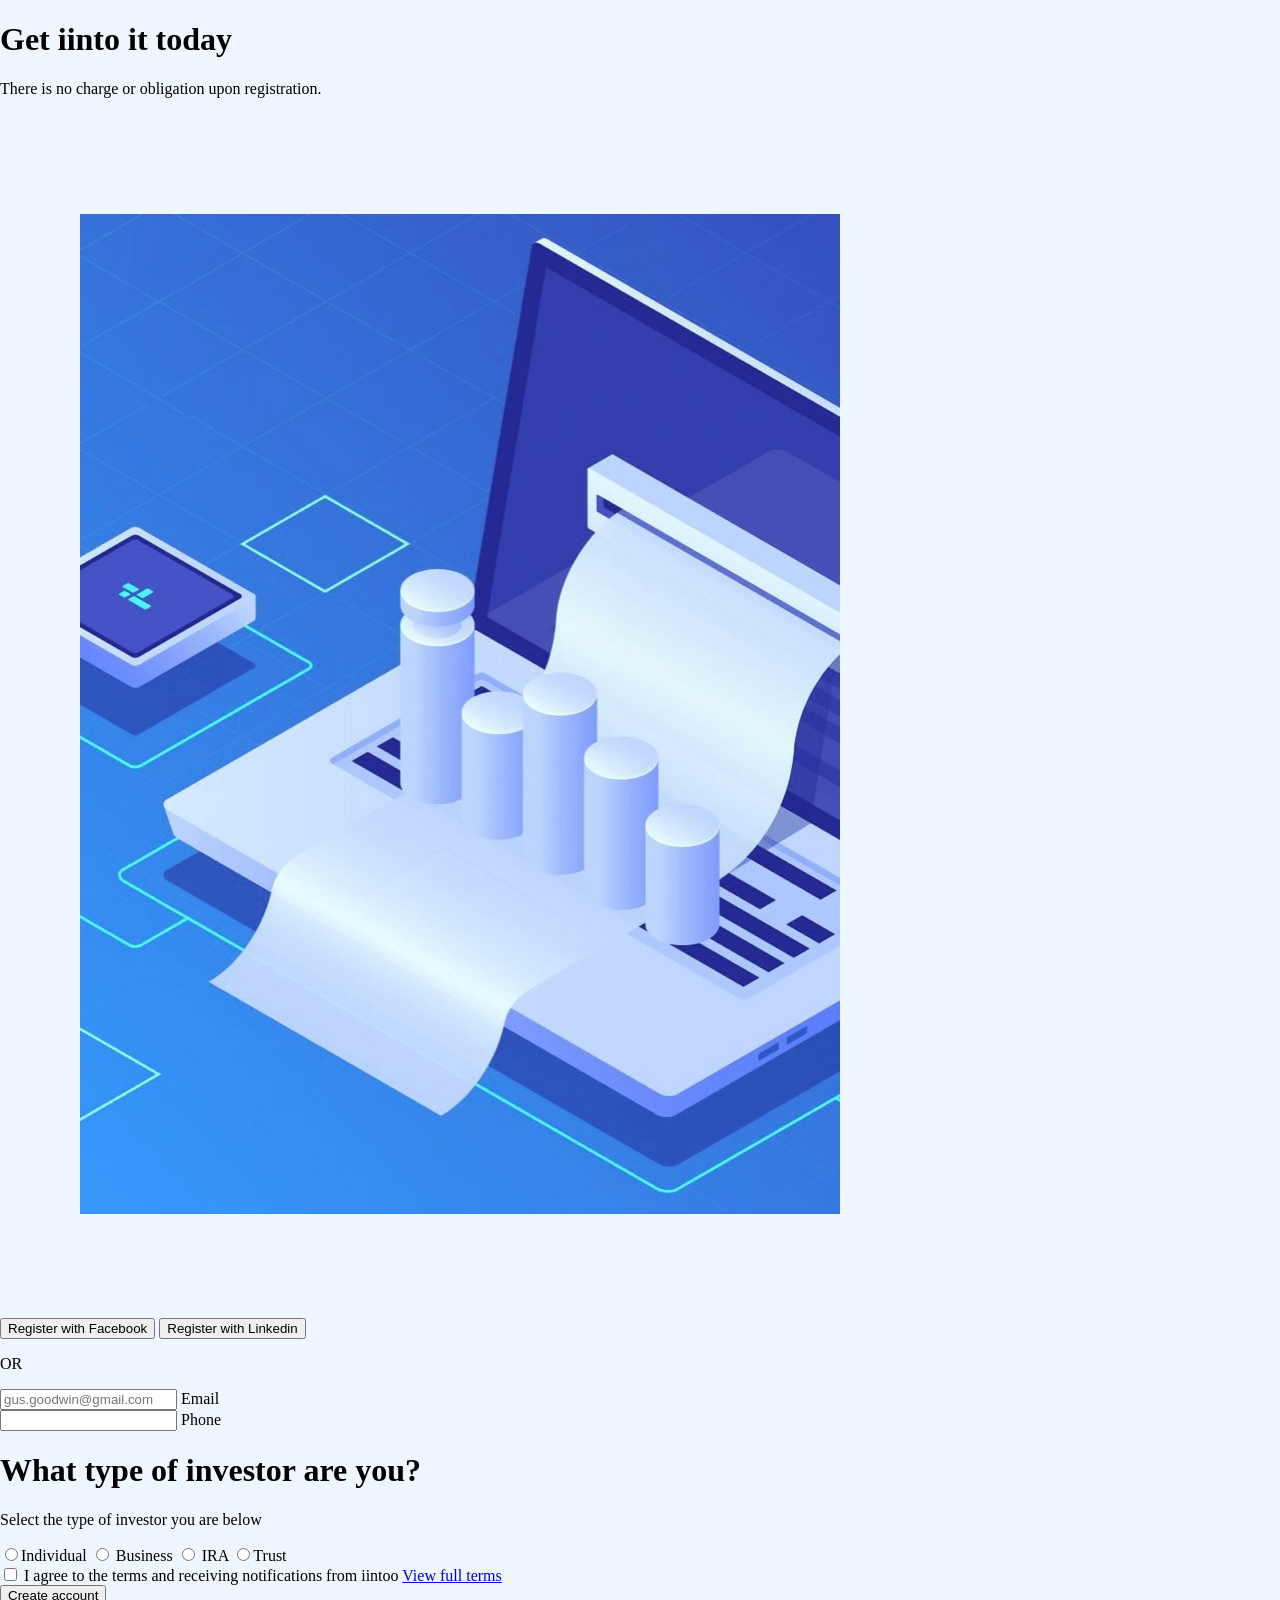
==== web-core-4.7/index.html @ 67cd8fc8 "New one" ====
<!DOCTYPE html>
<html lang="en">
<head>
    <meta charset="UTF-8">
    <meta name="viewport" content="width=device-width, initial-scale=1.0">
    <link rel="stylesheet" href="/web-core-4.7/style.css">
    <title>Homework Landing Page</title>
</head>
<body>
    <main>
        <div class="container">
            <h1>Get iinto it today</h1>
            <p>There is no charge or obligation upon registration.</p>
            <img src="/web-core-4.7/image/bg.jpg" alt="pc graphics, graphics, notebook"
        </div>

        <div>
            <a href="https://www.facebook.com/" class="Facebook">
                <button>Register with Facebook</button></a>
            <a href="https://www.linkedin.com/" class="Linkedin">
                <button>Register with Linkedin</button></a>
            <p>OR</p>
        </div>

    <form action="https://chat.deepseek.com/" method="get" class="form-button">
        <div class="Email">
            <label>
                <input type="email" id="email" name="email" placeholder="gus.goodwin@gmail.com" required> Email
            </label>
        </div> 

        <div class="Phone">
            <label>
                <input type="tel" name="Phone" id="tel" required> Phone
            </label>
        </div>   
        <div class="Main-text">
            <h1>What type of investor are you?</h1>
            <p>Select the type of investor you are below</p>
        </div>

        <div class="radio-button">
            <label>
                <input type="radio" id="Individual" name="options"
                value="Individual" required>Individual
            </label>
            <label>
                <input type="radio" id="Business" name="options"
                value="Business" required> Business
            </label>
            <label>
                <input type="radio" id="IRA" name="options"
                value="IRA" required> IRA
            </label>
            <label>
                <input type="radio" id="Trust" name="options"
                value="Trust" required>Trust
            </label>
        </div>

            <label class="checkbox">
                <input type="checkbox" id="checkbox" name="terms-agreed"
                value="trust" required> I agree to the terms and receiving notifications from iintoo 
                <a href="https://medium.com/@TermsFeed/12-ways-to-show-your-terms-to-users-156ad6c8416e">View full terms</a>
            </label>
            
        <div class="form button">
            <button type="submit" value="Create Account">Create account</button>
        </div>
    </form>

    </main>
</body>
</html>
---- web-core-4.7/style.css ----
body {
  max-width: 1600px;
  max-height: 1200px;
  margin: 0 auto;
  background-color: #EFF6FF;
}

main{
  width: 1440px;
  height: 1000px;
  margin-left: px;
}

img {
    width: 760px;
    height: 1000px;
    margin-top: 100px;
    margin-left: 80px;
    margin-bottom: 100px;
}
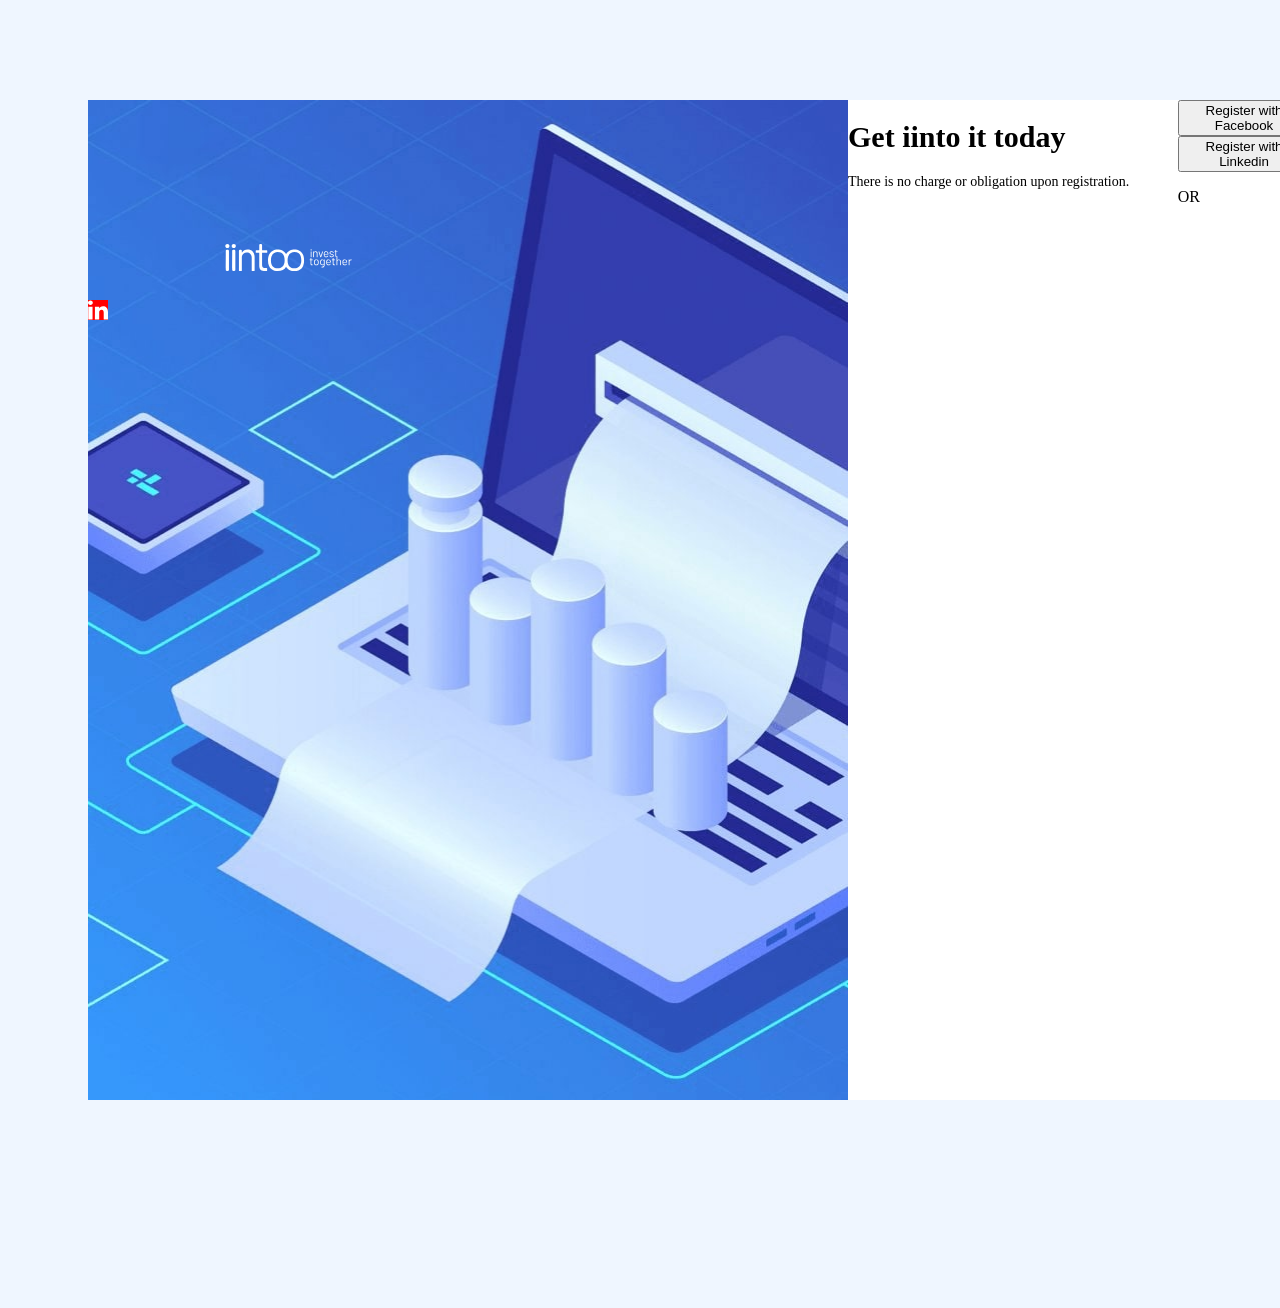
==== commit b4d42d14: "try to CSS" ====
--- a/web-core-4.7/index.html
+++ b/web-core-4.7/index.html
@@ -5,16 +5,23 @@
     <meta name="viewport" content="width=device-width, initial-scale=1.0">
     <link rel="stylesheet" href="/web-core-4.7/style.css">
     <title>Homework Landing Page</title>
+    
 </head>
 <body>
     <main>
+        <div class="image">
+            <img class="main-pic" src="/web-core-4.7/image/bg.jpg" alt="pc graphics, graphics, notebook">
+            <img class="facebook" src="/web-core-4.7/image/facebook (1).svg" alt="facebook, social media">
+            <img class="linkedin" src="/web-core-4.7/image/linkedin (1).svg" alt="linkedin">
+            <img class="logo" src="/web-core-4.7/image/logo (2).svg" alt="logo">
+        </div>
+
         <div class="container">
             <h1>Get iinto it today</h1>
             <p>There is no charge or obligation upon registration.</p>
-            <img src="/web-core-4.7/image/bg.jpg" alt="pc graphics, graphics, notebook"
         </div>
 
-        <div>
+        <div class="registration">
             <a href="https://www.facebook.com/" class="Facebook">
                 <button>Register with Facebook</button></a>
             <a href="https://www.linkedin.com/" class="Linkedin">
--- a/web-core-4.7/style.css
+++ b/web-core-4.7/style.css
@@ -1,20 +1,63 @@
-body {
-  max-width: 1600px;
-  max-height: 1200px;
-  margin: 0 auto;
+body{
+  width: 1600px;
+  height: 1200px;
   background-color: #EFF6FF;
 }
 
 main{
+  display: flex;
+  background-color: white;
   width: 1440px;
   height: 1000px;
-  margin-left: px;
+  margin-top: 100px;
+  margin-bottom: 100px;
+  margin-left: 80px;
+  margin-right: 80px;
 }
 
-img {
-    width: 760px;
-    height: 1000px;
-    margin-top: 100px;
-    margin-left: 80px;
-    margin-bottom: 100px;
+.image{
+position: relative;
+display: inline-block;
+}
+
+.main-pic{
+  width: 760px;
+  height: 1000px;
+  display: block;
+}
+.facebook{
+  position: absolute;
+  width: 20px;
+  top: 200px;
+  color: red;
+  background-color: red;
+}
+.linkedin{
+  position: absolute;
+  width: 20px;
+  top: 200px;
+  color: red;
+  background-color: red;
+}
+.logo{
+  position: absolute;
+  width: 139px;
+  height: 27px;
+  top: 144px;
+  left: 131px;
+}
+
+.container{
+  position: relative;
+  display: inline-block;
+  width: 760px;
+  height: 1000px;
+}
+.container h1{
+  position: relative;
+  font-size: 30px;
+}
+.container p{
+position: relative;
+font-size: 14px;
 }
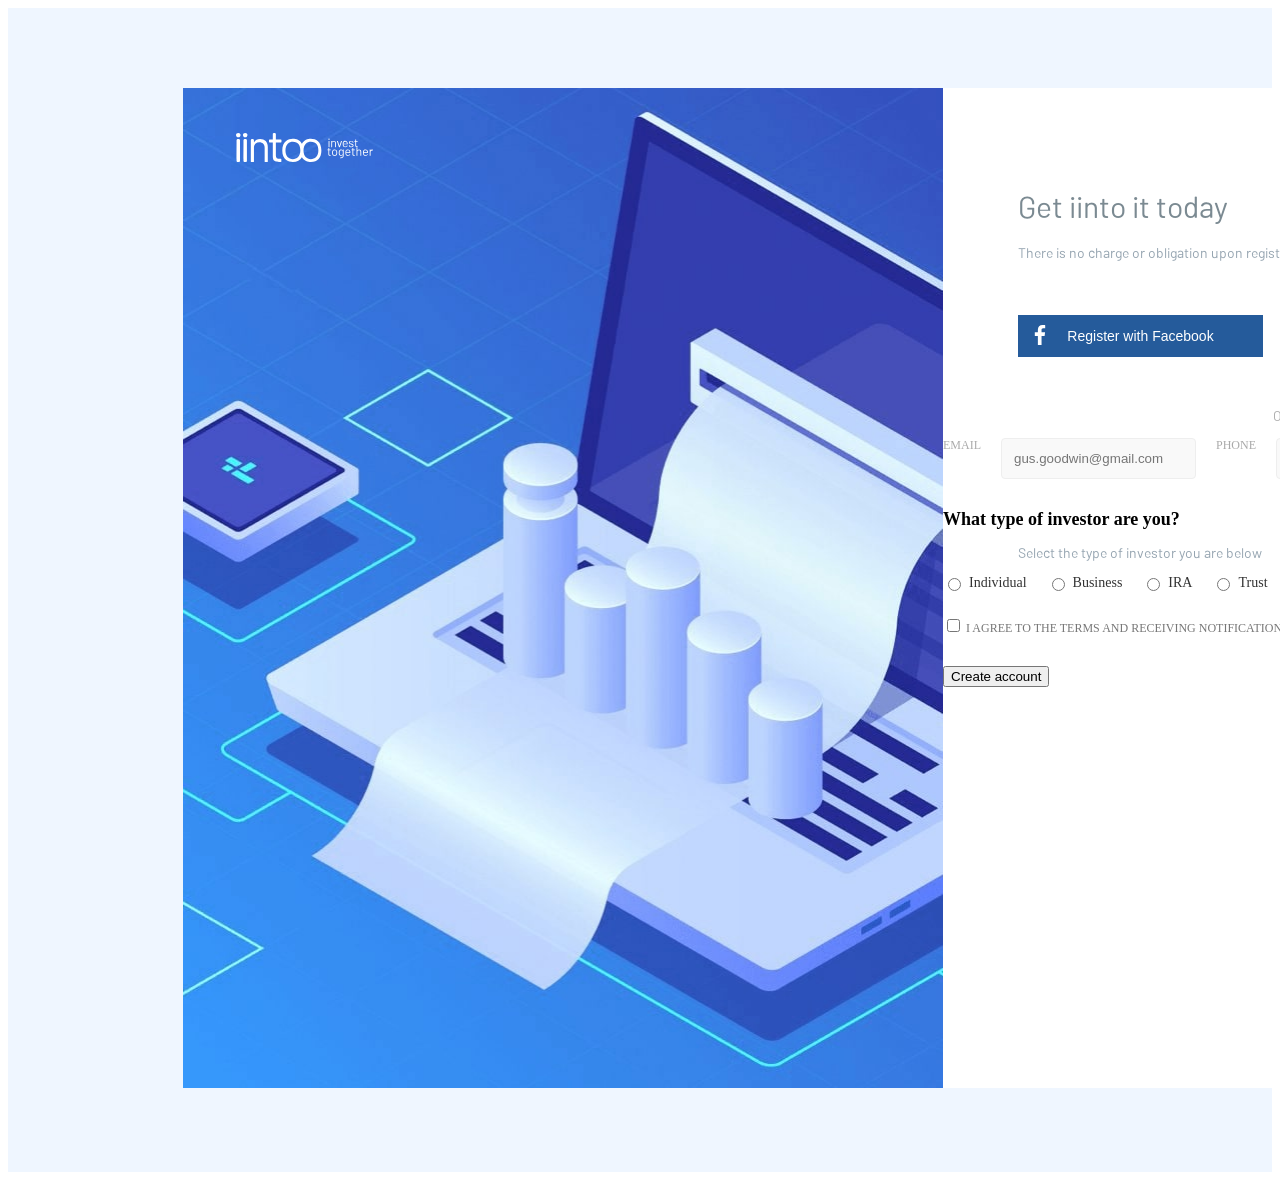
==== commit 92058fe8: "CSS buttons" ====
--- a/web-core-4.7/index.html
+++ b/web-core-4.7/index.html
@@ -5,75 +5,75 @@
     <meta name="viewport" content="width=device-width, initial-scale=1.0">
     <link rel="stylesheet" href="/web-core-4.7/style.css">
     <title>Homework Landing Page</title>
-    
 </head>
 <body>
     <main>
-        <div class="image">
+    <div class="two-columns"> 
+        <div class="left-column">
             <img class="main-pic" src="/web-core-4.7/image/bg.jpg" alt="pc graphics, graphics, notebook">
-            <img class="facebook" src="/web-core-4.7/image/facebook (1).svg" alt="facebook, social media">
-            <img class="linkedin" src="/web-core-4.7/image/linkedin (1).svg" alt="linkedin">
             <img class="logo" src="/web-core-4.7/image/logo (2).svg" alt="logo">
         </div>
 
-        <div class="container">
+
+        <div class="right-column">
             <h1>Get iinto it today</h1>
             <p>There is no charge or obligation upon registration.</p>
+    
+
+            <div class="registration">
+                <button class="facebook-button">Register with Facebook</button>
+                <button class="linkedin-button">Register with Linkedin</button>
+                <p class="OR">OR</p>
+            </div>
+
+            <div class="input-pic">
+                <img class="facebook-img" src="/web-core-4.7/image/facebook (1).svg" alt="facebook">
+                <img class="linkedin-img" src="/web-core-4.7/image/linkedin (1).svg" alt="linkedin">
+            </div>
+
+        <form action="https://chat.deepseek.com/" method="get">
+            <div class="enter-form">
+                <label for="email">Email</label>
+                    <input type="email" id="email" name="email" placeholder="gus.goodwin@gmail.com" required>
+                <label for="phone">Phone</label>
+                    <input type="tel" name="phone" id="tel" required>
+            </div>   
+
+            <div class="Main-text">
+                <h2>What type of investor are you?</h2>
+                <p>Select the type of investor you are below</p>
+            </div>
+
+            <div class="radio-button">
+                <label>
+                    <input type="radio" id="Individual" name="options"
+                    value="Individual" required>Individual
+                </label>
+                <label>
+                    <input type="radio" id="Business" name="options"
+                    value="Business" required> Business
+                </label>
+                <label>
+                    <input type="radio" id="IRA" name="options"
+                    value="IRA" required> IRA
+                </label>
+                <label>
+                    <input type="radio" id="Trust" name="options"
+                    value="Trust" required>Trust
+                </label>
+            </div>
+
+                <label class="checkbox">
+                    <input type="checkbox" id="checkbox" name="terms-agreed"
+                    value="trust" required> I agree to the terms and receiving notifications from iintoo 
+                    <a href="https://medium.com/@TermsFeed/12-ways-to-show-your-terms-to-users-156ad6c8416e">View full terms</a>
+                </label>
+            
+            <div class="form">
+                <button type="submit">Create account</button>
+            </div>
         </div>
-
-        <div class="registration">
-            <a href="https://www.facebook.com/" class="Facebook">
-                <button>Register with Facebook</button></a>
-            <a href="https://www.linkedin.com/" class="Linkedin">
-                <button>Register with Linkedin</button></a>
-            <p>OR</p>
-        </div>
-
-    <form action="https://chat.deepseek.com/" method="get" class="form-button">
-        <div class="Email">
-            <label>
-                <input type="email" id="email" name="email" placeholder="gus.goodwin@gmail.com" required> Email
-            </label>
-        </div> 
-
-        <div class="Phone">
-            <label>
-                <input type="tel" name="Phone" id="tel" required> Phone
-            </label>
-        </div>   
-        <div class="Main-text">
-            <h1>What type of investor are you?</h1>
-            <p>Select the type of investor you are below</p>
-        </div>
-
-        <div class="radio-button">
-            <label>
-                <input type="radio" id="Individual" name="options"
-                value="Individual" required>Individual
-            </label>
-            <label>
-                <input type="radio" id="Business" name="options"
-                value="Business" required> Business
-            </label>
-            <label>
-                <input type="radio" id="IRA" name="options"
-                value="IRA" required> IRA
-            </label>
-            <label>
-                <input type="radio" id="Trust" name="options"
-                value="Trust" required>Trust
-            </label>
-        </div>
-
-            <label class="checkbox">
-                <input type="checkbox" id="checkbox" name="terms-agreed"
-                value="trust" required> I agree to the terms and receiving notifications from iintoo 
-                <a href="https://medium.com/@TermsFeed/12-ways-to-show-your-terms-to-users-156ad6c8416e">View full terms</a>
-            </label>
-            
-        <div class="form button">
-            <button type="submit" value="Create Account">Create account</button>
-        </div>
+    </div>   
     </form>
 
     </main>
--- a/web-core-4.7/style.css
+++ b/web-core-4.7/style.css
@@ -1,63 +1,200 @@
-body{
-  width: 1600px;
-  height: 1200px;
-  background-color: #EFF6FF;
-}
-
-main{
-  display: flex;
-  background-color: white;
-  width: 1440px;
-  height: 1000px;
-  margin-top: 100px;
-  margin-bottom: 100px;
-  margin-left: 80px;
-  margin-right: 80px;
-}
-
-.image{
-position: relative;
-display: inline-block;
-}
-
-.main-pic{
-  width: 760px;
-  height: 1000px;
-  display: block;
-}
-.facebook{
+@font-face {
+    font-family: "Barlow";
+    src: url('fonts/Barlow-Regular.otf') format('opentype');
+    font-weight: normal;
+    font-style: normal;
+}
+
+@font-face {
+    font-family: "Barlow";
+    src: url('fonts/Barlow-Bold.otf') format('opentype');
+    font-weight: bold;
+    font-style: normal;
+}
+
+main {
+    display: flex;
+    background-color: #EFF6FF;
+}
+
+.two-columns {
+    display: flex;
+}
+
+.left-column {
+    position: relative;
+    overflow: hidden;
+    margin-bottom: 80px;
+    margin-left: 75px;
+}
+
+.right-column {
+    width: 680px;
+    height: 1000px;
+    margin-top: 80px;
+    margin-bottom: 80px;
+    background-color: #ffffff;
+}
+
+.main-pic {
+    margin-top: 80px;
+    margin-left: 100px;
+    width: 760px;
+    height: 1000px;
+}
+
+.logo {
+    position: absolute;
+    width: 137px;
+    top: 125px;
+    left: 153px;
+    height: auto;
+}
+
+.facebook-img {
   position: absolute;
   width: 20px;
-  top: 200px;
-  color: red;
-  background-color: red;
-}
-.linkedin{
+  height: auto;
+  top: 325px;
+  left: 1030px;
+}
+
+.linkedin-img {
   position: absolute;
   width: 20px;
-  top: 200px;
-  color: red;
-  background-color: red;
-}
-.logo{
-  position: absolute;
-  width: 139px;
-  height: 27px;
-  top: 144px;
-  left: 131px;
-}
-
-.container{
-  position: relative;
-  display: inline-block;
-  width: 760px;
-  height: 1000px;
-}
-.container h1{
-  position: relative;
-  font-size: 30px;
-}
-.container p{
-position: relative;
-font-size: 14px;
-}+  height: auto;
+  top: 325px;
+  left: 1315px;
+}
+
+h1 {
+    color: #7B8A92;
+    margin-top: 100px;
+    margin-left: 75px;
+    font-size: 30px;
+    font-family: "Barlow";
+    font-weight: normal;
+}
+
+p {
+    color: #96A5B1;
+    margin-left: 75px;
+    font-size: 14px;
+    font-family: "Barlow";
+    font-weight: normal;
+}
+
+.facebook-button {
+    width: 245px;
+    height: 42px;
+    margin-top: 40px;
+    margin-left: 75px;
+    border: none;
+    border-radius: 0px;
+    font-size: 14px;        
+    cursor: pointer;
+    transition: 0.3s;
+    color: #ffffff;
+    background-color: #255b9b;
+}
+
+.linkedin-button {
+    width: 245px;
+    height: 42px;
+    margin-top: 40px;
+    margin-left: 35px;
+    border: none;
+    border-radius: 0px;
+    font-size: 14px;        
+    cursor: pointer;
+    transition: 0.3s;
+    color: #ffffff;
+    background-color: #0076b6;
+}
+
+.OR {
+    margin-top: 50px;
+    margin-left: 330px;
+    font-family: "Barlow";
+    font-size: 14px;
+    color: #AFAFAF;
+
+}
+
+.enter-form {
+    display: flex;
+    gap: 20px;
+    margin-bottom: 30px;
+}
+
+.enter-form div {
+    flex: 1;
+    display: flex;
+    flex-direction: column;
+}
+
+label {
+    font-size: 12px;
+    color: #aaa;
+    margin-bottom: 5px;
+    text-transform: uppercase;
+}
+
+input[type="email"],
+input[type="tel"] {
+    padding: 12px;
+    border: 1px solid #eee;
+    border-radius: 4px;
+    background-color: #f9f9f9;
+}
+
+
+.Main-text h2 {
+    font-size: 18px;
+    margin-bottom: 5px;
+}
+
+.radio-button {
+    display: flex;
+    gap: 20px;
+    margin-bottom: 20px;
+}
+
+.radio-button label {
+    text-transform: none;
+    color: #333;
+    font-size: 14px;
+    display: flex;
+    align-items: center;
+    gap: 5px;
+}
+
+
+.checkbox {
+    font-size: 12px;
+    color: #777;
+    display: block;
+    margin-bottom: 30px;
+}
+
+.checkbox a {
+    color: #4a90e2;
+    text-decoration: none;
+}
+
+
+.form-button button[type="submit"] {
+    width: 100%;
+    padding: 15px;
+    background-color: #4a90e2;
+    color: white;
+    border: none;
+    border-radius: 4px;
+    font-size: 16px;
+    cursor: pointer;
+    transition: background 0.3s;
+}
+
+.form-button button[type="submit"]:hover {
+    background-color: #357abd;
+}
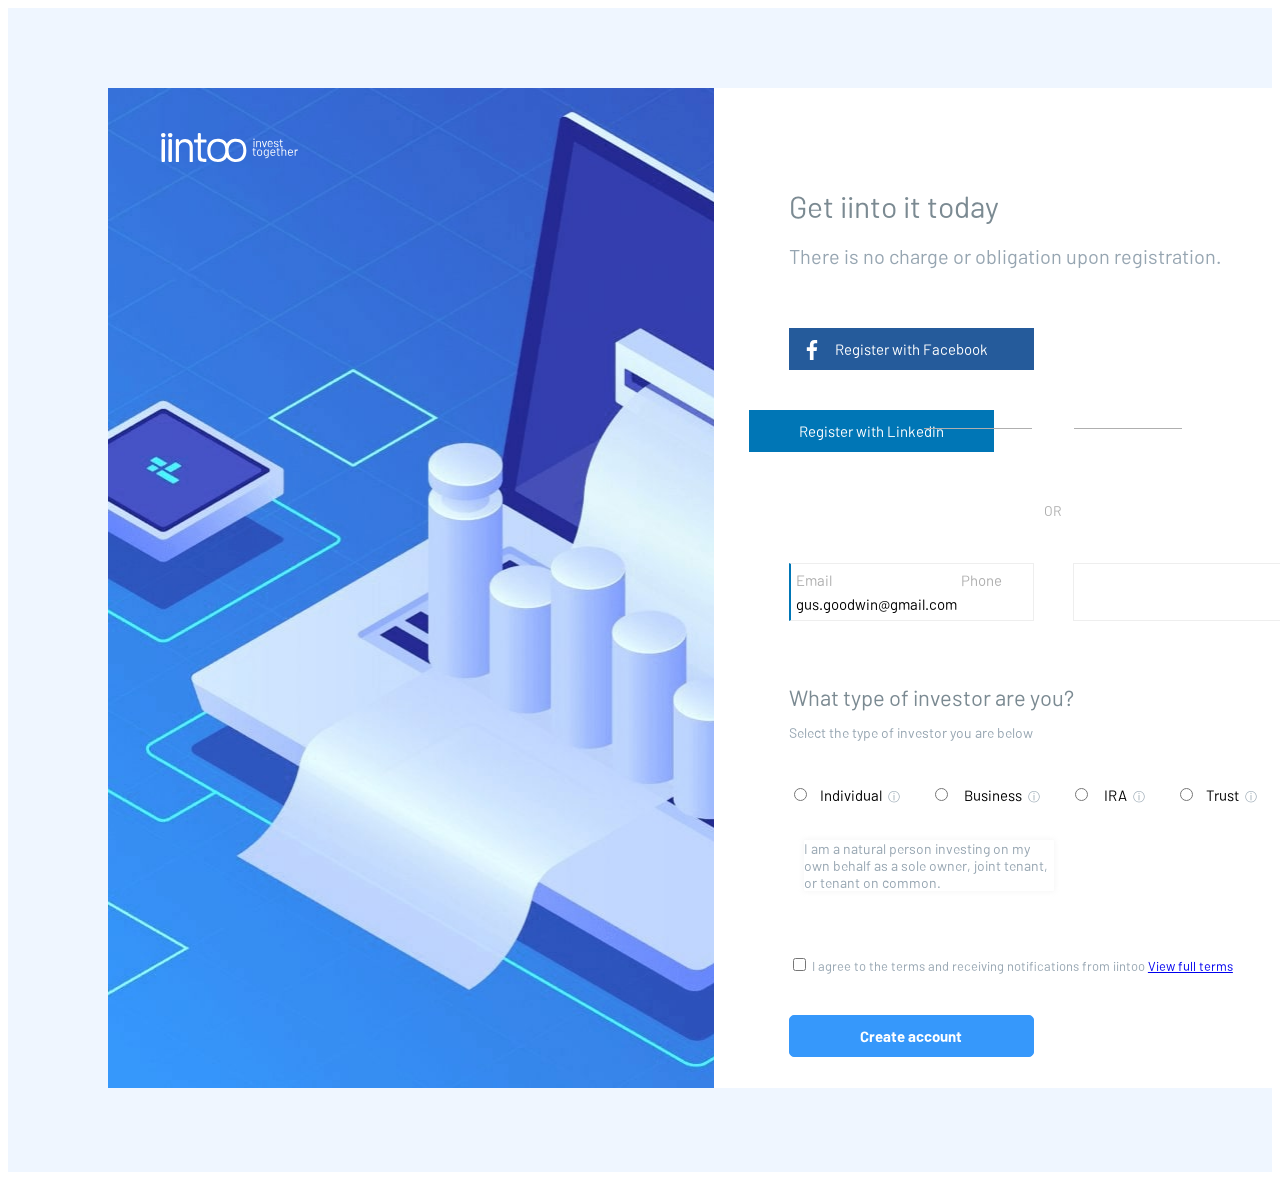
==== commit 91d35ca7: "Finish" ====
--- a/web-core-4.7/index.html
+++ b/web-core-4.7/index.html
@@ -24,6 +24,8 @@
                 <button class="facebook-button">Register with Facebook</button>
                 <button class="linkedin-button">Register with Linkedin</button>
                 <p class="OR">OR</p>
+                <span class="box-left"></span>
+                <span class="box-right"></span>
             </div>
 
             <div class="input-pic">
@@ -33,10 +35,10 @@
 
         <form action="https://chat.deepseek.com/" method="get">
             <div class="enter-form">
-                <label for="email">Email</label>
-                    <input type="email" id="email" name="email" placeholder="gus.goodwin@gmail.com" required>
-                <label for="phone">Phone</label>
-                    <input type="tel" name="phone" id="tel" required>
+                <label class ="email" for="email">Email</label>
+                    <input class="email-input" type="email" id="email" name="email" placeholder="gus.goodwin@gmail.com" required>
+                <label class="phone" for="phone">Phone</label>
+                    <input class="phone-input" type="tel" name="phone" id="tel" required>
             </div>   
 
             <div class="Main-text">
@@ -48,19 +50,27 @@
                 <label>
                     <input type="radio" id="Individual" name="options"
                     value="Individual" required>Individual
+                    <span class="info-icon">ⓘ</span>
                 </label>
                 <label>
                     <input type="radio" id="Business" name="options"
                     value="Business" required> Business
+                    <span class="info-icon">ⓘ</span>
                 </label>
                 <label>
                     <input type="radio" id="IRA" name="options"
                     value="IRA" required> IRA
+                    <span class="info-icon">ⓘ</span>
                 </label>
                 <label>
                     <input type="radio" id="Trust" name="options"
                     value="Trust" required>Trust
+                    <span class="info-icon">ⓘ</span>
                 </label>
+            </div>
+
+            <div>
+                <p class="radio-info">I am a natural person investing on my own behalf as a sole owner, joint tenant, or tenant on common.</p>
             </div>
 
                 <label class="checkbox">
@@ -70,7 +80,7 @@
                 </label>
             
             <div class="form">
-                <button type="submit">Create account</button>
+                <button class="Create-Account" type="submit">Create account</button>
             </div>
         </div>
     </div>   
--- a/web-core-4.7/style.css
+++ b/web-core-4.7/style.css
@@ -19,13 +19,16 @@
 
 .two-columns {
     display: flex;
-}
+    max-width: 1600px;
+    width: 100%;
+    margin: 0 auto;
+}
+
 
 .left-column {
     position: relative;
     overflow: hidden;
     margin-bottom: 80px;
-    margin-left: 75px;
 }
 
 .right-column {
@@ -52,36 +55,37 @@
 }
 
 .facebook-img {
-  position: absolute;
-  width: 20px;
-  height: auto;
-  top: 325px;
-  left: 1030px;
+    position: absolute;
+    width: 20px;
+    height: auto;
+    top: 340px;
+    margin-left: 88px;
 }
 
 .linkedin-img {
-  position: absolute;
-  width: 20px;
-  height: auto;
-  top: 325px;
-  left: 1315px;
+    position: absolute;
+    width: 20px;
+    height: auto;
+    top: 340px;
+    margin-left: 372px;
 }
 
 h1 {
-    color: #7B8A92;
     margin-top: 100px;
     margin-left: 75px;
     font-size: 30px;
     font-family: "Barlow";
+    letter-spacing: -1.5;
     font-weight: normal;
+    color: #7B8A92;
 }
 
 p {
-    color: #96A5B1;
     margin-left: 75px;
-    font-size: 14px;
-    font-family: "Barlow";
-    font-weight: normal;
+    font-family: "Barlow";
+    font-size: 20px;
+    font-style: normal;
+    color: #96A5B1;
 }
 
 .facebook-button {
@@ -94,6 +98,9 @@
     font-size: 14px;        
     cursor: pointer;
     transition: 0.3s;
+    font-family: "Barlow";
+    font-size: 15px;
+    font-style: normal;
     color: #ffffff;
     background-color: #255b9b;
 }
@@ -104,10 +111,12 @@
     margin-top: 40px;
     margin-left: 35px;
     border: none;
-    border-radius: 0px;
-    font-size: 14px;        
+    border-radius: 0px;     
     cursor: pointer;
     transition: 0.3s;
+    font-family: "Barlow";
+    font-size: 15px;
+    font-style: normal;
     color: #ffffff;
     background-color: #0076b6;
 }
@@ -118,83 +127,177 @@
     font-family: "Barlow";
     font-size: 14px;
     color: #AFAFAF;
-
+}
+
+.registration {
+    position: relative;
+}
+
+.box-left {
+    position: absolute;
+    width: 108px;
+    height: 1px;
+    top: 140px;
+    margin-left: 210px;
+    background-color: #AFAFAF;
+}
+.box-right {
+    position: absolute;
+    width: 108px;
+    height: 1px;
+    top: 140px;
+    margin-left: 360px;
+    background-color: #AFAFAF;
 }
 
 .enter-form {
-    display: flex;
-    gap: 20px;
-    margin-bottom: 30px;
-}
-
-.enter-form div {
-    flex: 1;
-    display: flex;
-    flex-direction: column;
-}
-
-label {
+    position: relative;
+
+}
+
+.email-input {
+    position: relative;
+    width: 235px;
+    height: 30px;
+    top: 30px;
+    left: 75px;
+    padding-top: 25px;
+    padding-left: 5px;
+    border-top: 1px solid;
+    border-bottom: 1px solid;
+    border-right: 1px solid;
+    border-color: #EEEEEE ;
+    border-left: 2px solid #0076b6;
+    background-color: transparent;
+    font-family: "Barlow";
+    font-size: 15px;
+    font-style: normal;
+}
+
+.email-input::placeholder {
+    font-family: "Barlow";
+    font-size: 15px;
+    font-style: normal;
+    color: #000000;
+}
+
+.phone-input {
+   position: relative;
+    width: 245px;
+    height:30px;
+    top: 30px;
+    left: 110px;
+    padding-top: 25px;
+    padding-left: 5px;
+    border-top: 1px solid;
+    border-bottom: 1px solid;
+    border-left: 1px solid;
+    border-right: 1px solid;
+    border-color: #EEEEEE ;
+    background-color: transparent;
+    font-family: "Barlow";
+    font-size: 15px;
+    font-style: normal;
+}
+
+.email {
+    position: absolute;
+    top: 38px;
+    left: 82px;
+    font-family: "Barlow";
+    font-size: 15px;
+    font-style: normal;
+    color: #AFAFAF;
+}
+
+.phone {
+    position: absolute;
+    top: 38px;
+    right: 270px;
+    font-family: "Barlow";
+    font-size: 15px;
+    font-style: normal;
+    color: #AFAFAF;
+}
+
+.Main-text h2 {
+    position: relative;
+    top: 75px;
+    left: 75px;
+    font-family: "Barlow";
+    font-size: 22px;
+    font-weight: normal;
+    color: #7B8A92;
+}
+
+.Main-text p {
+    position: relative;
+    top: 70px;
+    font-family: "Barlow";
+    font-size: 14px;
+    font-style: normal;
+    color: #96A5B1;
+}
+
+.radio-button {
+    position: relative;
+    top: 100px;
+    left: 75px;
+}
+
+.radio-button label {
+    cursor: pointer;
+    margin-right: 30px;
+    font-family: "Barlow";
+    font-style: normal;
+    font-size: 15px;
+}
+
+.radio-button input[type="radio"] {
+    margin-right: 13px;
+}
+
+.radio-button span {
+    position: relative;
+    left: 3px;
     font-size: 12px;
-    color: #aaa;
-    margin-bottom: 5px;
-    text-transform: uppercase;
-}
-
-input[type="email"],
-input[type="tel"] {
-    padding: 12px;
-    border: 1px solid #eee;
-    border-radius: 4px;
-    background-color: #f9f9f9;
-}
-
-
-.Main-text h2 {
-    font-size: 18px;
-    margin-bottom: 5px;
-}
-
-.radio-button {
-    display: flex;
-    gap: 20px;
-    margin-bottom: 20px;
-}
-
-.radio-button label {
-    text-transform: none;
-    color: #333;
+    color: #96A5B1;
+}
+
+.radio-info {
+    position: relative;
+    width: 250px;
+    top: 120px;
+    left: 15px;
+    border-radius: 1px;
+    box-shadow: 0px 0px 5px 1px rgba(209, 209, 209, 0.2);
+    font-family: "Barlow";
     font-size: 14px;
-    display: flex;
-    align-items: center;
-    gap: 5px;
-}
-
+    font-style: normal;
+    color: #96A5B1;
+}
 
 .checkbox {
-    font-size: 12px;
-    color: #777;
-    display: block;
-    margin-bottom: 30px;
-}
-
-.checkbox a {
-    color: #4a90e2;
-    text-decoration: none;
-}
-
-
-.form-button button[type="submit"] {
-    width: 100%;
-    padding: 15px;
-    background-color: #4a90e2;
-    color: white;
-    border: none;
-    border-radius: 4px;
-    font-size: 16px;
-    cursor: pointer;
-    transition: background 0.3s;
-}
-
-.form-button button[type="submit"]:hover {
-    background-color: #357abd;
-}
+    position: relative;
+    top: 170px;
+    left: 75px;
+    font-family: "Barlow";
+    font-size: 13px;
+    font-style: normal;
+    color: #96A5B1;
+}
+
+.Create-Account {
+    position: relative;
+    width: 245px;
+    height: 42px;
+    top: 210px;
+    left: 75px;
+    border-radius: 5px;
+    border: 1px solid #3698FB;
+    background-color: #3698FB;
+    font-family: "Barlow";
+    font-weight: 600;
+    font-size: 15px;
+    color: #ffffff;
+} 
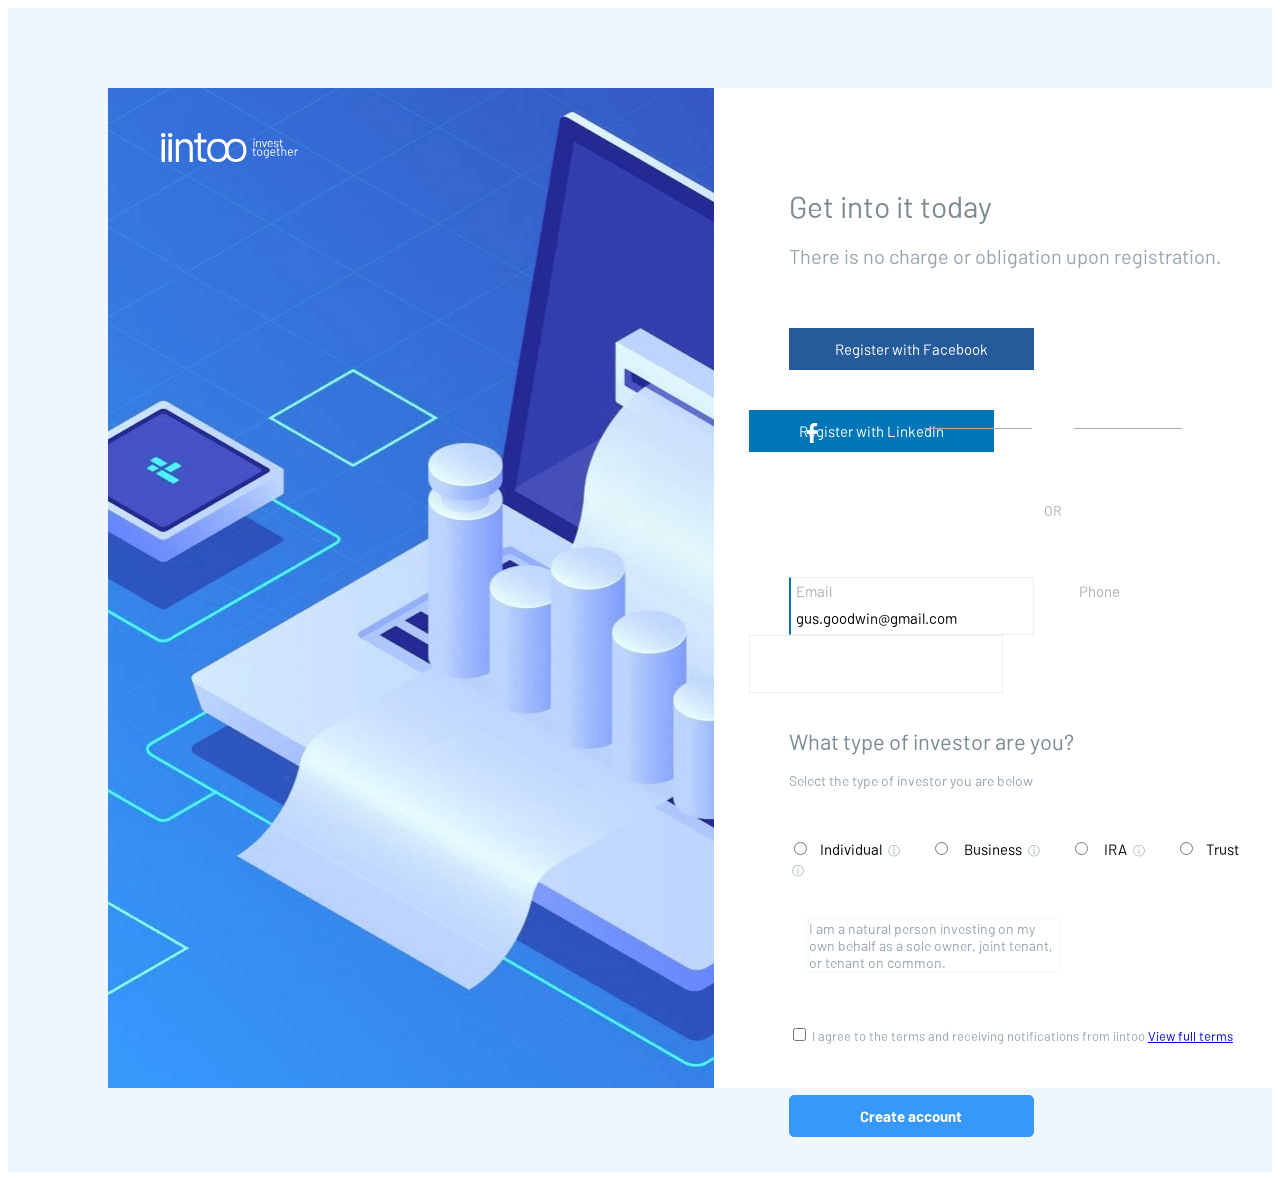
==== commit d068f2f2: "final" ====
--- a/web-core-4.7/index.html
+++ b/web-core-4.7/index.html
@@ -8,84 +8,77 @@
 </head>
 <body>
     <main>
-    <div class="two-columns"> 
-        <div class="left-column">
-            <img class="main-pic" src="/web-core-4.7/image/bg.jpg" alt="pc graphics, graphics, notebook">
-            <img class="logo" src="/web-core-4.7/image/logo (2).svg" alt="logo">
-        </div>
-
-
-        <div class="right-column">
-            <h1>Get iinto it today</h1>
-            <p>There is no charge or obligation upon registration.</p>
-    
-
-            <div class="registration">
-                <button class="facebook-button">Register with Facebook</button>
-                <button class="linkedin-button">Register with Linkedin</button>
-                <p class="OR">OR</p>
-                <span class="box-left"></span>
-                <span class="box-right"></span>
+        <div class="two-columns"> 
+            
+            <div class="left-column">
+                <img class="main-pic" src="/web-core-4.7/image/bg.jpg" alt="pc graphics, graphics, notebook">
+                <img class="logo" src="/web-core-4.7/image/logo (2).svg" alt="logo">
             </div>
 
-            <div class="input-pic">
-                <img class="facebook-img" src="/web-core-4.7/image/facebook (1).svg" alt="facebook">
-                <img class="linkedin-img" src="/web-core-4.7/image/linkedin (1).svg" alt="linkedin">
-            </div>
+            <div class="right-column">
+                <h1>Get into it today</h1>
+                <p>There is no charge or obligation upon registration.</p>
 
-        <form action="https://chat.deepseek.com/" method="get">
-            <div class="enter-form">
-                <label class ="email" for="email">Email</label>
-                    <input class="email-input" type="email" id="email" name="email" placeholder="gus.goodwin@gmail.com" required>
-                <label class="phone" for="phone">Phone</label>
-                    <input class="phone-input" type="tel" name="phone" id="tel" required>
-            </div>   
+                <div class="registration">
+                    <button class="facebook-button">Register with Facebook</button>
+                    <button class="linkedin-button">Register with Linkedin</button>
+                    <p class="OR">OR</p>
+                    <span class="box-left"></span>
+                    <span class="box-right"></span>
+                </div>
 
-            <div class="Main-text">
-                <h2>What type of investor are you?</h2>
-                <p>Select the type of investor you are below</p>
-            </div>
+                <div class="input-pic">
+                    <img class="facebook-img" src="/web-core-4.7/image/facebook (1).svg" alt="facebook">
+                    <img class="linkedin-img" src="/web-core-4.7/image/linkedin (1).svg" alt="linkedin">
+                </div>
 
-            <div class="radio-button">
-                <label>
-                    <input type="radio" id="Individual" name="options"
-                    value="Individual" required>Individual
-                    <span class="info-icon">ⓘ</span>
-                </label>
-                <label>
-                    <input type="radio" id="Business" name="options"
-                    value="Business" required> Business
-                    <span class="info-icon">ⓘ</span>
-                </label>
-                <label>
-                    <input type="radio" id="IRA" name="options"
-                    value="IRA" required> IRA
-                    <span class="info-icon">ⓘ</span>
-                </label>
-                <label>
-                    <input type="radio" id="Trust" name="options"
-                    value="Trust" required>Trust
-                    <span class="info-icon">ⓘ</span>
-                </label>
-            </div>
+                <form action="https://chat.deepseek.com/" method="get">
+                    <div class="enter-form">
+                        <label class="email" for="email">Email</label>
+                        <input class="email-input" type="email" id="email" name="email" placeholder="gus.goodwin@gmail.com" required>
+                        <label class="phone" for="phone">Phone</label>
+                        <input class="phone-input" type="tel" name="phone" id="tel" required>
+                    </div>   
 
-            <div>
-                <p class="radio-info">I am a natural person investing on my own behalf as a sole owner, joint tenant, or tenant on common.</p>
-            </div>
+                    <div class="Main-text">
+                        <h2>What type of investor are you?</h2>
+                        <p>Select the type of investor you are below</p>
+                    </div>
 
-                <label class="checkbox">
-                    <input type="checkbox" id="checkbox" name="terms-agreed"
-                    value="trust" required> I agree to the terms and receiving notifications from iintoo 
-                    <a href="https://medium.com/@TermsFeed/12-ways-to-show-your-terms-to-users-156ad6c8416e">View full terms</a>
-                </label>
-            
-            <div class="form">
-                <button class="Create-Account" type="submit">Create account</button>
+                    <div class="radio-button">
+                        <label>
+                            <input type="radio" id="Individual" name="options" value="Individual" required>Individual
+                            <span class="info-icon">ⓘ</span>
+                        </label>
+                        <label>
+                            <input type="radio" id="Business" name="options" value="Business" required> Business
+                            <span class="info-icon">ⓘ</span>
+                        </label>
+                        <label>
+                            <input type="radio" id="IRA" name="options" value="IRA" required> IRA
+                            <span class="info-icon">ⓘ</span>
+                        </label>
+                        <label>
+                            <input type="radio" id="Trust" name="options" value="Trust" required>Trust
+                            <span class="info-icon">ⓘ</span>
+                        </label>
+                    </div>
+
+                    <div>
+                        <p class="radio-info">I am a natural person investing on my own behalf as a sole owner, joint tenant, or tenant on common.</p>
+                    </div>
+
+                    <label class="checkbox">
+                        <input type="checkbox" id="checkbox" name="terms-agreed" value="trust" required> 
+                        I agree to the terms and receiving notifications from iintoo 
+                        <a href="https://medium.com/@TermsFeed/12-ways-to-show-your-terms-to-users-156ad6c8416e">View full terms</a>
+                    </label>
+                    
+                    <div class="form">
+                        <button class="Create-Account" type="submit">Create account</button>
+                    </div>
+                </form>
             </div>
         </div>
-    </div>   
-    </form>
-
-    </main>
 </body>
 </html>
--- a/web-core-4.7/style.css
+++ b/web-core-4.7/style.css
@@ -55,19 +55,21 @@
 }
 
 .facebook-img {
-    position: absolute;
+    display: inline-block;
+    position: relative;
     width: 20px;
     height: auto;
-    top: 340px;
+    bottom: 110px;
     margin-left: 88px;
 }
 
 .linkedin-img {
-    position: absolute;
+    display: inline-block;
+    position: relative;
     width: 20px;
     height: auto;
-    top: 340px;
-    margin-left: 372px;
+    bottom: 110px;
+    margin-left: 265px;
 }
 
 h1 {
@@ -94,8 +96,7 @@
     margin-top: 40px;
     margin-left: 75px;
     border: none;
-    border-radius: 0px;
-    font-size: 14px;        
+    border-radius: 0px;    
     cursor: pointer;
     transition: 0.3s;
     font-family: "Barlow";
@@ -159,8 +160,8 @@
     position: relative;
     width: 235px;
     height: 30px;
-    top: 30px;
-    left: 75px;
+    top: 20px;
+    margin-left: 75px;
     padding-top: 25px;
     padding-left: 5px;
     border-top: 1px solid;
@@ -174,6 +175,16 @@
     font-style: normal;
 }
 
+.email {
+    position: absolute;
+    margin-top: 25px;
+    margin-left: 82px;
+    font-family: "Barlow";
+    font-size: 15px;
+    font-style: normal;
+    color: #AFAFAF;
+}
+
 .email-input::placeholder {
     font-family: "Barlow";
     font-size: 15px;
@@ -184,9 +195,9 @@
 .phone-input {
    position: relative;
     width: 245px;
-    height:30px;
-    top: 30px;
-    left: 110px;
+    height: 30px;
+    top: 20px;
+    margin-left: 35px;
     padding-top: 25px;
     padding-left: 5px;
     border-top: 1px solid;
@@ -200,30 +211,20 @@
     font-style: normal;
 }
 
-.email {
-    position: absolute;
-    top: 38px;
-    left: 82px;
+.phone {
+    position: absolute;
+    margin-top: 25px;
+    margin-left: 45px;
     font-family: "Barlow";
     font-size: 15px;
     font-style: normal;
     color: #AFAFAF;
 }
 
-.phone {
-    position: absolute;
-    top: 38px;
-    right: 270px;
-    font-family: "Barlow";
-    font-size: 15px;
-    font-style: normal;
-    color: #AFAFAF;
-}
-
 .Main-text h2 {
     position: relative;
-    top: 75px;
-    left: 75px;
+    margin-top: 55px;
+    margin-left: 75px;
     font-family: "Barlow";
     font-size: 22px;
     font-weight: normal;
@@ -232,7 +233,6 @@
 
 .Main-text p {
     position: relative;
-    top: 70px;
     font-family: "Barlow";
     font-size: 14px;
     font-style: normal;
@@ -241,8 +241,8 @@
 
 .radio-button {
     position: relative;
-    top: 100px;
-    left: 75px;
+    margin-top: 50px;
+    margin-left: 75px;
 }
 
 .radio-button label {
@@ -267,8 +267,8 @@
 .radio-info {
     position: relative;
     width: 250px;
-    top: 120px;
-    left: 15px;
+    margin-top: 40px;
+    margin-left: 95px;
     border-radius: 1px;
     box-shadow: 0px 0px 5px 1px rgba(209, 209, 209, 0.2);
     font-family: "Barlow";
@@ -278,9 +278,9 @@
 }
 
 .checkbox {
-    position: relative;
-    top: 170px;
-    left: 75px;
+    position: absolute;
+    margin-top: 40px;
+    margin-left: 75px;
     font-family: "Barlow";
     font-size: 13px;
     font-style: normal;
@@ -291,8 +291,8 @@
     position: relative;
     width: 245px;
     height: 42px;
-    top: 210px;
-    left: 75px;
+    margin-top: 110px;
+    margin-left: 75px;
     border-radius: 5px;
     border: 1px solid #3698FB;
     background-color: #3698FB;
